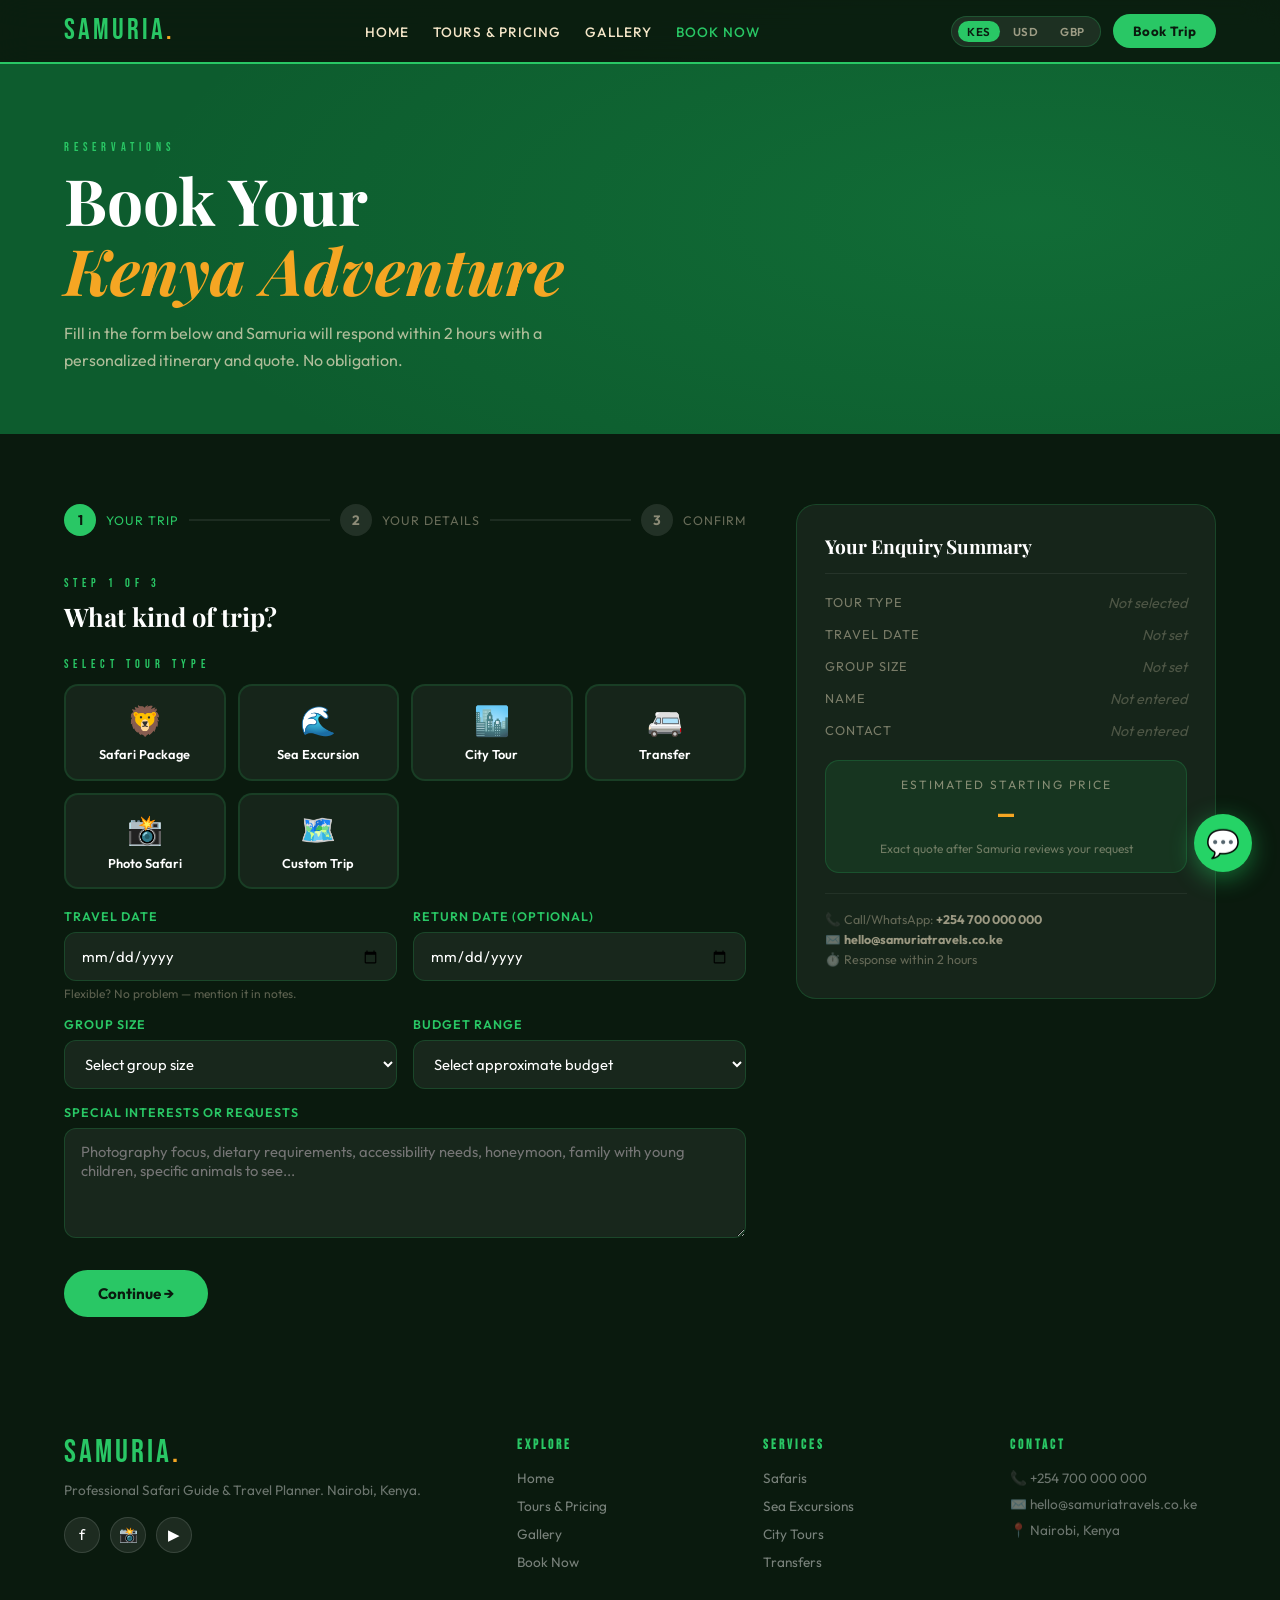
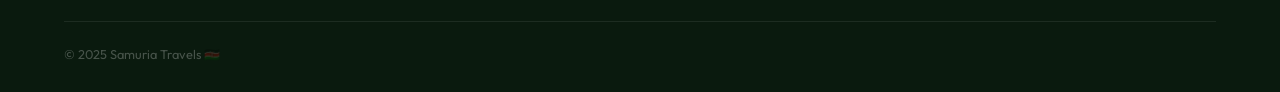
==== booking.html @ 61b1df50 "first" ====
<!DOCTYPE html>
<html lang="en">
<head>
<meta charset="UTF-8">
<meta name="viewport" content="width=device-width, initial-scale=1.0">
<title>Book a Trip – Samuria Travels</title>
<link rel="icon" href="assets/favicon.svg" type="image/svg+xml">
<link rel="stylesheet" href="assets/shared.css">
<style>
.page-hero { background:var(--green-deep); padding:140px 5% 60px; position:relative; overflow:hidden; }
.page-hero::before { content:''; position:absolute; inset:0; background:radial-gradient(ellipse 70% 80% at 80% 50%, rgba(41,199,101,.15),transparent); }
.page-hero-content { position:relative; z-index:1; }
.page-hero h1 { font-family:'Playfair Display',serif; font-size:clamp(2.5rem,5vw,4rem); color:var(--white); line-height:1.1; margin-bottom:14px; }
.page-hero h1 em { color:var(--gold); font-style:italic; }
.page-hero p { color:rgba(245,230,200,.7); font-size:1rem; max-width:550px; line-height:1.7; }

/* Main layout */
.booking-layout { background:#0a1a0e; padding:70px 5%; display:grid; grid-template-columns:1fr 420px; gap:50px; align-items:start; }
@media(max-width:960px){ .booking-layout { grid-template-columns:1fr; } }

/* Steps indicator */
.steps-row { display:flex; align-items:center; gap:0; margin-bottom:40px; }
.step { display:flex; align-items:center; gap:10px; }
.step-num { width:32px; height:32px; border-radius:50%; background:rgba(255,255,255,.1); color:rgba(245,230,200,.5); font-weight:700; font-size:.85rem; display:flex; align-items:center; justify-content:center; transition:background .3s,color .3s; }
.step.active .step-num { background:var(--green-bright); color:var(--dark); }
.step.done .step-num { background:var(--gold); color:var(--dark); }
.step-label { font-size:.78rem; letter-spacing:1px; text-transform:uppercase; color:rgba(245,230,200,.4); transition:color .3s; }
.step.active .step-label { color:var(--green-bright); }
.step.done .step-label { color:var(--gold); }
.step-line { flex:1; height:2px; background:rgba(255,255,255,.08); margin:0 10px; min-width:30px; }
.step-line.done { background:var(--gold); }

/* Form panels */
.form-panel { display:none; }
.form-panel.active { display:block; animation:fadeUp .4s ease both; }

/* Form fields */
.field-row { display:grid; grid-template-columns:1fr 1fr; gap:16px; margin-bottom:16px; }
.field-row.single { grid-template-columns:1fr; }
@media(max-width:600px){ .field-row { grid-template-columns:1fr; } }
.field label { display:block; font-size:.78rem; font-weight:600; letter-spacing:1px; text-transform:uppercase; color:var(--green-bright); margin-bottom:8px; }
.field input, .field select, .field textarea {
  width:100%; background:rgba(255,255,255,.06);
  border:1.5px solid rgba(41,199,101,.2); border-radius:12px;
  padding:13px 16px; color:var(--white);
  font-family:'Outfit',sans-serif; font-size:.92rem;
  outline:none; transition:border-color .25s,background .2s;
}
.field input:focus, .field select:focus, .field textarea:focus { border-color:var(--green-bright); background:rgba(255,255,255,.09); }
.field input::placeholder { color:rgba(245,230,200,.3); }
.field select option { background:#0d3020; color:var(--white); }
.field textarea { resize:vertical; min-height:110px; }
.field-hint { font-size:.75rem; color:rgba(245,230,200,.35); margin-top:5px; }

/* Tour selector cards */
.tour-picker { display:grid; grid-template-columns:repeat(auto-fill,minmax(160px,1fr)); gap:12px; margin-bottom:20px; }
.tp-card { background:rgba(255,255,255,.05); border:2px solid rgba(41,199,101,.15); border-radius:14px; padding:16px 14px; cursor:pointer; text-align:center; transition:border-color .2s,background .2s; }
.tp-card:hover { border-color:rgba(41,199,101,.5); background:rgba(41,199,101,.08); }
.tp-card.selected { border-color:var(--green-bright); background:rgba(41,199,101,.12); }
.tp-card .tp-ico { font-size:1.8rem; margin-bottom:8px; }
.tp-card .tp-name { font-size:.8rem; font-weight:600; color:var(--white); line-height:1.3; }

/* Navigation buttons */
.form-nav { display:flex; gap:12px; margin-top:28px; }
.btn-next { background:var(--green-bright); color:var(--dark); border:none; padding:14px 34px; border-radius:40px; font-family:'Outfit',sans-serif; font-weight:700; font-size:.95rem; cursor:pointer; transition:background .2s; }
.btn-next:hover { background:var(--gold); }
.btn-back { background:rgba(255,255,255,.08); color:var(--sand); border:1px solid rgba(255,255,255,.15); padding:12px 28px; border-radius:40px; font-family:'Outfit',sans-serif; font-weight:600; font-size:.92rem; cursor:pointer; transition:background .2s; }
.btn-back:hover { background:rgba(255,255,255,.14); }
.btn-submit { background:var(--gold); color:var(--dark); border:none; padding:16px 40px; border-radius:40px; font-family:'Outfit',sans-serif; font-weight:700; font-size:1rem; cursor:pointer; letter-spacing:1px; text-transform:uppercase; transition:background .2s,transform .2s; }
.btn-submit:hover { background:var(--amber); transform:translateY(-3px); }
.btn-submit:disabled { opacity:.6; cursor:not-allowed; transform:none; }

/* Summary panel */
.summary-card { background:rgba(255,255,255,.05); border:1px solid rgba(41,199,101,.2); border-radius:20px; padding:28px; position:sticky; top:90px; }
.summary-card h3 { font-family:'Playfair Display',serif; font-size:1.2rem; color:var(--white); margin-bottom:20px; padding-bottom:14px; border-bottom:1px solid rgba(255,255,255,.07); }
.summary-row { display:flex; justify-content:space-between; align-items:flex-start; gap:12px; margin-bottom:14px; }
.summary-row .label { font-size:.8rem; color:rgba(245,230,200,.45); letter-spacing:1px; text-transform:uppercase; }
.summary-row .value { font-size:.9rem; color:var(--white); font-weight:600; text-align:right; max-width:60%; }
.summary-row .value.empty { color:rgba(245,230,200,.25); font-weight:400; font-style:italic; }
.price-estimate { background:rgba(41,199,101,.1); border:1px solid rgba(41,199,101,.2); border-radius:14px; padding:16px; margin-top:20px; text-align:center; }
.price-estimate .est-label { font-size:.75rem; color:rgba(245,230,200,.5); letter-spacing:2px; text-transform:uppercase; margin-bottom:6px; }
.price-estimate .est-price { font-family:'Bebas Neue',sans-serif; font-size:2rem; color:var(--gold); }
.price-estimate .est-note { font-size:.75rem; color:rgba(245,230,200,.4); margin-top:4px; }

/* Contact methods */
.contact-methods { display:flex; flex-direction:column; gap:14px; margin-top:24px; }
.contact-method { display:flex; align-items:center; gap:14px; background:rgba(255,255,255,.04); border:1px solid rgba(255,255,255,.08); border-radius:14px; padding:16px; cursor:pointer; text-decoration:none; transition:border-color .2s,background .2s; }
.contact-method:hover { border-color:var(--green-bright); background:rgba(41,199,101,.08); }
.cm-ico { width:42px; height:42px; border-radius:12px; display:flex; align-items:center; justify-content:center; font-size:1.3rem; flex-shrink:0; }
.cm-text strong { display:block; color:var(--white); font-size:.9rem; margin-bottom:2px; }
.cm-text span { color:rgba(245,230,200,.5); font-size:.82rem; }

/* Success state */
.success-state { display:none; text-align:center; padding:40px 20px; }
.success-state.show { display:block; animation:fadeUp .5s ease both; }
.success-icon { font-size:5rem; margin-bottom:20px; }
.success-state h2 { font-family:'Playfair Display',serif; font-size:2rem; color:var(--green-bright); margin-bottom:12px; }
.success-state p { color:rgba(245,230,200,.7); font-size:.95rem; line-height:1.7; max-width:480px; margin:0 auto 28px; }

/* Validation */
.field input.error, .field select.error { border-color:#e74c3c; }
.field-error { font-size:.75rem; color:#e74c3c; margin-top:5px; display:none; }
.field-error.show { display:block; }
</style>
</head>
<body>

<nav>
  <a href="index.html" class="nav-logo">SAMURIA<span>.</span></a>
  <ul class="nav-links">
    <li><a href="index.html">Home</a></li>
    <li><a href="tours.html">Tours & Pricing</a></li>
    <li><a href="gallery.html">Gallery</a></li>
    <li><a href="booking.html" class="active">Book Now</a></li>
  </ul>
  <div class="nav-right">
    <div class="currency-toggle">
      <button class="cur-btn active" data-cur="KES">KES</button>
      <button class="cur-btn" data-cur="USD">USD</button>
      <button class="cur-btn" data-cur="GBP">GBP</button>
    </div>
    <a href="booking.html" class="nav-cta">Book Trip</a>
  </div>
  <button class="hamburger" id="hamburger"><span></span><span></span><span></span></button>
</nav>
<div class="mobile-menu" id="mobileMenu">
  <a href="index.html">Home</a><a href="tours.html">Tours & Pricing</a><a href="gallery.html">Gallery</a><a href="booking.html">Book Now</a>
  <a href="booking.html" class="mob-cta">Book a Trip</a>
</div>

<div class="page-hero">
  <div class="page-hero-content">
    <div class="section-label">Reservations</div>
    <h1>Book Your<br><em>Kenya Adventure</em></h1>
    <p>Fill in the form below and Samuria will respond within 2 hours with a personalized itinerary and quote. No obligation.</p>
  </div>
</div>

<div class="booking-layout">
  <!-- FORM -->
  <div>
    <!-- Steps -->
    <div class="steps-row">
      <div class="step active" id="step1">
        <div class="step-num">1</div>
        <div class="step-label">Your Trip</div>
      </div>
      <div class="step-line" id="line1"></div>
      <div class="step" id="step2">
        <div class="step-num">2</div>
        <div class="step-label">Your Details</div>
      </div>
      <div class="step-line" id="line2"></div>
      <div class="step" id="step3">
        <div class="step-num">3</div>
        <div class="step-label">Confirm</div>
      </div>
    </div>

    <!-- PANEL 1: Trip Info -->
    <div class="form-panel active" id="panel1">
      <div class="section-label" style="margin-bottom:8px;">Step 1 of 3</div>
      <h2 style="font-family:'Playfair Display',serif;color:var(--white);font-size:1.6rem;margin-bottom:24px;">What kind of trip?</h2>

      <div class="section-label" style="margin-bottom:12px;">Select Tour Type</div>
      <div class="tour-picker" id="tourPicker">
        <div class="tp-card" data-tour="Safari" data-price="45000"><div class="tp-ico">🦁</div><div class="tp-name">Safari Package</div></div>
        <div class="tp-card" data-tour="Sea Excursion" data-price="8500"><div class="tp-ico">🌊</div><div class="tp-name">Sea Excursion</div></div>
        <div class="tp-card" data-tour="City Tour" data-price="8000"><div class="tp-ico">🏙️</div><div class="tp-name">City Tour</div></div>
        <div class="tp-card" data-tour="Airport Transfer" data-price="2500"><div class="tp-ico">🚐</div><div class="tp-name">Transfer</div></div>
        <div class="tp-card" data-tour="Photo Safari" data-price="12000"><div class="tp-ico">📸</div><div class="tp-name">Photo Safari</div></div>
        <div class="tp-card" data-tour="Custom Itinerary" data-price="0"><div class="tp-ico">🗺️</div><div class="tp-name">Custom Trip</div></div>
      </div>
      <div class="field-error show" id="tourError" style="display:none">Please select a tour type to continue.</div>

      <div class="field-row">
        <div class="field">
          <label>Travel Date</label>
          <input type="date" id="travelDate">
          <div class="field-hint">Flexible? No problem — mention it in notes.</div>
        </div>
        <div class="field">
          <label>Return Date (optional)</label>
          <input type="date" id="returnDate">
        </div>
      </div>
      <div class="field-row">
        <div class="field">
          <label>Group Size</label>
          <select id="groupSize">
            <option value="">Select group size</option>
            <option value="1">Solo (1 person)</option>
            <option value="2">Couple (2 people)</option>
            <option value="3-4">Small Group (3–4)</option>
            <option value="5-10">Medium Group (5–10)</option>
            <option value="10+">Large Group (10+)</option>
          </select>
        </div>
        <div class="field">
          <label>Budget Range</label>
          <select id="budget">
            <option value="">Select approximate budget</option>
            <option value="under-20k">Under KES 20,000</option>
            <option value="20k-50k">KES 20,000 – 50,000</option>
            <option value="50k-150k">KES 50,000 – 150,000</option>
            <option value="150k+">KES 150,000+</option>
            <option value="flexible">Flexible / Open</option>
          </select>
        </div>
      </div>
      <div class="field-row single">
        <div class="field">
          <label>Special Interests or Requests</label>
          <textarea id="interests" placeholder="Photography focus, dietary requirements, accessibility needs, honeymoon, family with young children, specific animals to see..."></textarea>
        </div>
      </div>
      <div class="form-nav">
        <button class="btn-next" id="nextToStep2">Continue →</button>
      </div>
    </div>

    <!-- PANEL 2: Personal Details -->
    <div class="form-panel" id="panel2">
      <div class="section-label" style="margin-bottom:8px;">Step 2 of 3</div>
      <h2 style="font-family:'Playfair Display',serif;color:var(--white);font-size:1.6rem;margin-bottom:24px;">Your Details</h2>
      <div class="field-row">
        <div class="field">
          <label>Full Name *</label>
          <input type="text" id="fullName" placeholder="Your full name">
          <div class="field-error" id="nameError">Please enter your full name.</div>
        </div>
        <div class="field">
          <label>Nationality</label>
          <select id="nationality">
            <option value="">Select country</option>
            <option value="Kenya">Kenya 🇰🇪</option>
            <option value="United Kingdom">United Kingdom 🇬🇧</option>
            <option value="United States">United States 🇺🇸</option>
            <option value="Germany">Germany 🇩🇪</option>
            <option value="France">France 🇫🇷</option>
            <option value="Japan">Japan 🇯🇵</option>
            <option value="Australia">Australia 🇦🇺</option>
            <option value="Canada">Canada 🇨🇦</option>
            <option value="South Africa">South Africa 🇿🇦</option>
            <option value="Other">Other</option>
          </select>
        </div>
      </div>
      <div class="field-row">
        <div class="field">
          <label>Email Address *</label>
          <input type="email" id="emailAddr" placeholder="your@email.com">
          <div class="field-error" id="emailError">Please enter a valid email.</div>
        </div>
        <div class="field">
          <label>Phone / WhatsApp *</label>
          <input type="tel" id="phoneNum" placeholder="+254 7XX XXX XXX">
          <div class="field-error" id="phoneError">Please enter your phone number.</div>
        </div>
      </div>
      <div class="field-row">
        <div class="field">
          <label>Preferred Contact Method</label>
          <select id="contactPref">
            <option value="whatsapp">WhatsApp (fastest)</option>
            <option value="email">Email</option>
            <option value="phone">Phone Call</option>
          </select>
        </div>
        <div class="field">
          <label>How did you hear about us?</label>
          <select id="heardFrom">
            <option value="">Select</option>
            <option value="google">Google Search</option>
            <option value="instagram">Instagram</option>
            <option value="facebook">Facebook</option>
            <option value="friend">Friend / Referral</option>
            <option value="tripadvisor">TripAdvisor</option>
            <option value="other">Other</option>
          </select>
        </div>
      </div>
      <div class="form-nav">
        <button class="btn-back" id="backToStep1">← Back</button>
        <button class="btn-next" id="nextToStep3">Continue →</button>
      </div>
    </div>

    <!-- PANEL 3: Confirm -->
    <div class="form-panel" id="panel3">
      <div class="section-label" style="margin-bottom:8px;">Step 3 of 3</div>
      <h2 style="font-family:'Playfair Display',serif;color:var(--white);font-size:1.6rem;margin-bottom:8px;">Confirm & Send</h2>
      <p style="color:rgba(245,230,200,.6);font-size:.9rem;margin-bottom:28px;">Review your enquiry below then hit send. Samuria responds within 2 hours on business days.</p>

      <div id="confirmSummary" style="background:rgba(255,255,255,.04);border:1px solid rgba(41,199,101,.15);border-radius:16px;padding:24px;margin-bottom:24px;"></div>

      <div class="section-label" style="margin-bottom:12px;">How would you like to send?</div>
      <div class="contact-methods">
        <a href="#" class="contact-method" id="sendWhatsApp">
          <div class="cm-ico" style="background:rgba(37,211,102,.15);">💬</div>
          <div class="cm-text"><strong>Send via WhatsApp</strong><span>Opens WhatsApp with your details pre-filled — fastest response</span></div>
        </a>
        <a href="#" class="contact-method" id="sendEmail">
          <div class="cm-ico" style="background:rgba(0,180,216,.15);">✉️</div>
          <div class="cm-text"><strong>Send via Email Form</strong><span>Submits to Samuria's inbox — response within 2 hours</span></div>
        </a>
      </div>

      <div class="form-nav" style="margin-top:28px;">
        <button class="btn-back" id="backToStep2">← Back</button>
      </div>
    </div>

    <!-- SUCCESS -->
    <div class="success-state" id="successState">
      <div class="success-icon">🎉</div>
      <h2>Request Sent!</h2>
      <p>Thank you! Samuria has received your booking enquiry and will be in touch within 2 hours via your preferred contact method.</p>
      <p style="font-size:.85rem;color:rgba(245,230,200,.4);">In the meantime, feel free to explore the gallery or check out our tour packages.</p>
      <div style="display:flex;gap:14px;justify-content:center;flex-wrap:wrap;margin-top:8px;">
        <a href="gallery.html" class="btn-primary">View Gallery</a>
        <a href="tours.html" class="btn-outline">See All Tours</a>
      </div>
    </div>
  </div>

  <!-- SIDEBAR SUMMARY -->
  <div class="summary-card" id="summaryCard">
    <h3>Your Enquiry Summary</h3>
    <div class="summary-row"><span class="label">Tour Type</span><span class="value empty" id="sumTour">Not selected</span></div>
    <div class="summary-row"><span class="label">Travel Date</span><span class="value empty" id="sumDate">Not set</span></div>
    <div class="summary-row"><span class="label">Group Size</span><span class="value empty" id="sumGroup">Not set</span></div>
    <div class="summary-row"><span class="label">Name</span><span class="value empty" id="sumName">Not entered</span></div>
    <div class="summary-row"><span class="label">Contact</span><span class="value empty" id="sumContact">Not entered</span></div>
    <div class="price-estimate">
      <div class="est-label">Estimated Starting Price</div>
      <div class="est-price" id="estPrice">—</div>
      <div class="est-note">Exact quote after Samuria reviews your request</div>
    </div>
    <div style="margin-top:20px;padding-top:16px;border-top:1px solid rgba(255,255,255,.06);">
      <div style="font-size:.78rem;color:rgba(245,230,200,.35);line-height:1.6;">
        📞 Call/WhatsApp: <strong style="color:rgba(245,230,200,.6);">+254 700 000 000</strong><br>
        ✉️ <strong style="color:rgba(245,230,200,.6);">hello@samuriatravels.co.ke</strong><br>
        ⏱️ Response within 2 hours
      </div>
    </div>
  </div>
</div>

<footer class="site-footer">
  <div class="footer-grid">
    <div class="footer-brand"><a href="index.html" class="nav-logo">SAMURIA<span>.</span></a><p>Professional Safari Guide & Travel Planner. Nairobi, Kenya.</p><div class="social-row"><a href="#" class="soc-btn">f</a><a href="#" class="soc-btn">📸</a><a href="#" class="soc-btn">▶</a></div></div>
    <div class="footer-col"><h4>Explore</h4><a href="index.html">Home</a><a href="tours.html">Tours & Pricing</a><a href="gallery.html">Gallery</a><a href="booking.html">Book Now</a></div>
    <div class="footer-col"><h4>Services</h4><a href="tours.html">Safaris</a><a href="tours.html">Sea Excursions</a><a href="tours.html">City Tours</a><a href="tours.html">Transfers</a></div>
    <div class="footer-col"><h4>Contact</h4><p>📞 +254 700 000 000</p><p>✉️ hello@samuriatravels.co.ke</p><p>📍 Nairobi, Kenya</p></div>
  </div>
  <div class="footer-bottom"><p>© 2025 Samuria Travels 🇰🇪</p></div>
</footer>

<a href="https://wa.me/254700000000" class="wa-float" target="_blank">💬</a>
<script data-cfasync="false" src="/cdn-cgi/scripts/5c5dd728/cloudflare-static/email-decode.min.js"></script><script src="assets/shared.js"></script>
<script>
// ── State ──
let bookingData = { tour:'', price:0, date:'', returnDate:'', group:'', budget:'', interests:'', name:'', email:'', phone:'', nationality:'', contactPref:'whatsapp', heardFrom:'' };
let currentStep = 1;

// ── Tour picker ──
document.querySelectorAll('.tp-card').forEach(card => {
  card.addEventListener('click', () => {
    document.querySelectorAll('.tp-card').forEach(c => c.classList.remove('selected'));
    card.classList.add('selected');
    bookingData.tour = card.dataset.tour;
    bookingData.price = parseInt(card.dataset.price) || 0;
    document.getElementById('tourError').style.display = 'none';
    updateSummary();
    updateEstimate();
  });
});

// ── Live field updates ──
['travelDate','returnDate','groupSize','budget','interests','fullName','emailAddr','phoneNum','nationality','contactPref','heardFrom'].forEach(id => {
  const el = document.getElementById(id);
  if (!el) return;
  el.addEventListener('input', () => { updateBookingData(); updateSummary(); });
  el.addEventListener('change', () => { updateBookingData(); updateSummary(); });
});

function updateBookingData() {
  bookingData.date    = document.getElementById('travelDate').value;
  bookingData.returnDate = document.getElementById('returnDate').value;
  bookingData.group   = document.getElementById('groupSize').value;
  bookingData.budget  = document.getElementById('budget').value;
  bookingData.interests = document.getElementById('interests').value;
  bookingData.name    = document.getElementById('fullName').value;
  bookingData.email   = document.getElementById('emailAddr').value;
  bookingData.phone   = document.getElementById('phoneNum').value;
  bookingData.nationality = document.getElementById('nationality').value;
  bookingData.contactPref = document.getElementById('contactPref').value;
  bookingData.heardFrom = document.getElementById('heardFrom').value;
}

function updateSummary() {
  const empty = (t) => `<span class="value empty">${t}</span>`;
  const val = (t) => `<span class="value">${t}</span>`;
  document.getElementById('sumTour').outerHTML; // refresh
  document.getElementById('sumTour').textContent = bookingData.tour || '';
  document.getElementById('sumTour').className = bookingData.tour ? 'value' : 'value empty';
  if (!bookingData.tour) document.getElementById('sumTour').textContent = 'Not selected';

  document.getElementById('sumDate').textContent = bookingData.date ? new Date(bookingData.date).toLocaleDateString('en-GB',{day:'numeric',month:'short',year:'numeric'}) : 'Not set';
  document.getElementById('sumDate').className = bookingData.date ? 'value' : 'value empty';

  document.getElementById('sumGroup').textContent = bookingData.group || 'Not set';
  document.getElementById('sumGroup').className = bookingData.group ? 'value' : 'value empty';

  document.getElementById('sumName').textContent = bookingData.name || 'Not entered';
  document.getElementById('sumName').className = bookingData.name ? 'value' : 'value empty';

  const contact = bookingData.phone || bookingData.email || '';
  document.getElementById('sumContact').textContent = contact || 'Not entered';
  document.getElementById('sumContact').className = contact ? 'value' : 'value empty';
}

function updateEstimate() {
  const el = document.getElementById('estPrice');
  if (!bookingData.price) { el.textContent = '—'; return; }
  const cur = currentCurrency || 'KES';
  const converted = Math.round(bookingData.price * RATES[cur]);
  el.textContent = cur === 'KES' ? `KES ${converted.toLocaleString()}` : `${SYMBOLS[cur]}${converted.toLocaleString()}`;
}

// ── Step navigation ──
function goToStep(n) {
  currentStep = n;
  ['panel1','panel2','panel3'].forEach((p,i) => {
    document.getElementById(p).classList.toggle('active', i+1 === n);
  });
  [1,2,3].forEach(i => {
    const s = document.getElementById('step'+i);
    s.classList.toggle('active', i === n);
    s.classList.toggle('done', i < n);
    if (i > n) { s.classList.remove('active'); s.classList.remove('done'); }
  });
  [1,2].forEach(i => {
    document.getElementById('line'+i).classList.toggle('done', i < n);
  });
  if (n === 3) buildConfirmSummary();
  window.scrollTo({top:0,behavior:'smooth'});
}

document.getElementById('nextToStep2').addEventListener('click', () => {
  if (!bookingData.tour) { document.getElementById('tourError').style.display = 'block'; return; }
  updateBookingData();
  goToStep(2);
});
document.getElementById('backToStep1').addEventListener('click', () => goToStep(1));
document.getElementById('nextToStep3').addEventListener('click', () => {
  updateBookingData();
  let valid = true;
  if (!bookingData.name) { document.getElementById('nameError').classList.add('show'); document.getElementById('fullName').classList.add('error'); valid = false; } else { document.getElementById('nameError').classList.remove('show'); document.getElementById('fullName').classList.remove('error'); }
  if (!bookingData.email || !bookingData.email.includes('@')) { document.getElementById('emailError').classList.add('show'); document.getElementById('emailAddr').classList.add('error'); valid = false; } else { document.getElementById('emailError').classList.remove('show'); document.getElementById('emailAddr').classList.remove('error'); }
  if (!bookingData.phone) { document.getElementById('phoneError').classList.add('show'); document.getElementById('phoneNum').classList.add('error'); valid = false; } else { document.getElementById('phoneError').classList.remove('show'); document.getElementById('phoneNum').classList.remove('error'); }
  if (valid) goToStep(3);
});
document.getElementById('backToStep2').addEventListener('click', () => goToStep(2));

function buildConfirmSummary() {
  const d = bookingData;
  const dateStr = d.date ? new Date(d.date).toLocaleDateString('en-GB',{weekday:'long',day:'numeric',month:'long',year:'numeric'}) : 'Flexible / TBC';
  document.getElementById('confirmSummary').innerHTML = `
    <div style="display:grid;grid-template-columns:1fr 1fr;gap:12px 24px;">
      <div><div style="font-size:.72rem;color:rgba(245,230,200,.4);letter-spacing:1px;text-transform:uppercase;margin-bottom:4px;">Tour</div><div style="color:var(--white);font-weight:600;">${d.tour || '—'}</div></div>
      <div><div style="font-size:.72rem;color:rgba(245,230,200,.4);letter-spacing:1px;text-transform:uppercase;margin-bottom:4px;">Travel Date</div><div style="color:var(--white);font-weight:600;">${dateStr}</div></div>
      <div><div style="font-size:.72rem;color:rgba(245,230,200,.4);letter-spacing:1px;text-transform:uppercase;margin-bottom:4px;">Group Size</div><div style="color:var(--white);font-weight:600;">${d.group || '—'}</div></div>
      <div><div style="font-size:.72rem;color:rgba(245,230,200,.4);letter-spacing:1px;text-transform:uppercase;margin-bottom:4px;">Budget</div><div style="color:var(--white);font-weight:600;">${d.budget || '—'}</div></div>
      <div><div style="font-size:.72rem;color:rgba(245,230,200,.4);letter-spacing:1px;text-transform:uppercase;margin-bottom:4px;">Name</div><div style="color:var(--white);font-weight:600;">${d.name}</div></div>
      <div><div style="font-size:.72rem;color:rgba(245,230,200,.4);letter-spacing:1px;text-transform:uppercase;margin-bottom:4px;">Contact</div><div style="color:var(--white);font-weight:600;">${d.phone}</div></div>
    </div>
    ${d.interests ? `<div style="margin-top:14px;padding-top:14px;border-top:1px solid rgba(255,255,255,.07);"><div style="font-size:.72rem;color:rgba(245,230,200,.4);letter-spacing:1px;text-transform:uppercase;margin-bottom:4px;">Notes</div><div style="color:rgba(245,230,200,.75);font-size:.88rem;line-height:1.5;">${d.interests}</div></div>` : ''}
  `;
}

// ── WhatsApp send ──
document.getElementById('sendWhatsApp').addEventListener('click', e => {
  e.preventDefault();
  const d = bookingData;
  const msg = `Hello Samuria Travels! 👋\n\nI'd like to book a trip:\n\n*Tour:* ${d.tour}\n*Date:* ${d.date || 'Flexible'}\n*Group Size:* ${d.group || 'TBC'}\n*Budget:* ${d.budget || 'TBC'}\n*Name:* ${d.name}\n*Email:* ${d.email}\n*Nationality:* ${d.nationality || 'N/A'}\n\n*Notes:* ${d.interests || 'None'}\n\nPlease send me a quote. Thank you!`;
  const url = `https://wa.me/254700000000?text=${encodeURIComponent(msg)}`;
  window.open(url, '_blank');
  showSuccess();
});

// ── Email (Formspree) send ──
document.getElementById('sendEmail').addEventListener('click', async e => {
  e.preventDefault();
  const btn = e.currentTarget;
  btn.querySelector('strong').textContent = 'Sending...';
  try {
    // Replace YOUR_FORMSPREE_ID with your actual Formspree endpoint
    const res = await fetch('https://formspree.io/f/YOUR_FORMSPREE_ID', {
      method: 'POST',
      headers: { 'Content-Type': 'application/json', 'Accept': 'application/json' },
      body: JSON.stringify({
        name: bookingData.name, email: bookingData.email, phone: bookingData.phone,
        tour: bookingData.tour, date: bookingData.date, group: bookingData.group,
        budget: bookingData.budget, interests: bookingData.interests,
        nationality: bookingData.nationality, contactPref: bookingData.contactPref
      })
    });
    if (res.ok) {
      showSuccess();
    } else {
      // Fallback: open mailto
      const subject = encodeURIComponent(`Booking Enquiry – ${bookingData.tour} – ${bookingData.name}`);
      const body = encodeURIComponent(`Name: ${bookingData.name}\nEmail: ${bookingData.email}\nPhone: ${bookingData.phone}\nTour: ${bookingData.tour}\nDate: ${bookingData.date}\nGroup: ${bookingData.group}\nBudget: ${bookingData.budget}\nNotes: ${bookingData.interests}`);
      window.location.href = `mailto:hello@samuriatravels.co.ke?subject=${subject}&body=${body}`;
      showSuccess();
    }
  } catch {
    // Mailto fallback
    const subject = encodeURIComponent(`Booking Enquiry – ${bookingData.tour}`);
    const body = encodeURIComponent(`Name: ${bookingData.name}\nPhone: ${bookingData.phone}\nTour: ${bookingData.tour}\nDate: ${bookingData.date}`);
    window.location.href = `mailto:hello@samuriatravels.co.ke?subject=${subject}&body=${body}`;
    showSuccess();
  }
});

function showSuccess() {
  document.getElementById('panel3').classList.remove('active');
  document.getElementById('successState').classList.add('show');
  document.getElementById('summaryCard').style.opacity = '0';
  document.getElementById('summaryCard').style.pointerEvents = 'none';
  document.querySelectorAll('.steps-row .step').forEach(s => { s.classList.add('done'); s.classList.remove('active'); });
}

// Prefill from URL params
const params = new URLSearchParams(window.location.search);
const preselect = params.get('tour');
if (preselect) {
  document.querySelectorAll('.tp-card').forEach(c => {
---- assets/shared.css ----
/* ── SAMURIA TRAVELS – SHARED STYLES ── */
@import url('https://fonts.googleapis.com/css2?family=Playfair+Display:ital,wght@0,700;0,900;1,700&family=Outfit:wght@300;400;500;600;700&family=Bebas+Neue&display=swap');

:root {
  --green-deep:   #0d5c2e;
  --green-mid:    #1a8a46;
  --green-bright: #29c765;
  --gold:         #f5a623;
  --amber:        #ff8c00;
  --sky:          #00b4d8;
  --earth:        #c1440e;
  --sand:         #f5e6c8;
  --cream:        #fdf8ef;
  --dark:         #0a1a0e;
  --white:        #ffffff;
  --radius:       20px;
}

*, *::before, *::after { box-sizing: border-box; margin: 0; padding: 0; }
html { scroll-behavior: smooth; }
body {
  font-family: 'Outfit', sans-serif;
  background: var(--cream);
  color: var(--dark);
  overflow-x: hidden;
}

/* ── NAV ── */
nav {
  position: fixed; top: 0; left: 0; right: 0; z-index: 999;
  display: flex; align-items: center; justify-content: space-between;
  padding: 14px 5%;
  background: rgba(10,26,14,0.92);
  backdrop-filter: blur(16px);
  border-bottom: 2px solid var(--green-bright);
  transition: padding .3s;
}
.nav-logo {
  font-family: 'Bebas Neue', sans-serif;
  font-size: 1.8rem; letter-spacing: 3px;
  color: var(--green-bright); text-decoration: none; line-height: 1;
  flex-shrink: 0;
}
.nav-logo span { color: var(--gold); }
.nav-links { display: flex; gap: 24px; list-style: none; }
.nav-links a {
  color: var(--sand); font-size: .85rem; font-weight: 500;
  text-decoration: none; letter-spacing: 1px; text-transform: uppercase;
  transition: color .25s; white-space: nowrap;
}
.nav-links a:hover, .nav-links a.active { color: var(--green-bright); }
.nav-right { display: flex; align-items: center; gap: 12px; }

/* Currency toggle */
.currency-toggle {
  display: flex; align-items: center; gap: 4px;
  background: rgba(255,255,255,.08);
  border: 1px solid rgba(41,199,101,.25);
  border-radius: 30px; padding: 4px 6px;
}
.cur-btn {
  background: none; border: none; color: rgba(245,230,200,.6);
  font-family: 'Outfit', sans-serif; font-size: .72rem; font-weight: 600;
  padding: 3px 9px; border-radius: 20px; cursor: pointer;
  transition: background .2s, color .2s; letter-spacing: .5px;
}
.cur-btn.active { background: var(--green-bright); color: var(--dark); }

.nav-cta {
  background: var(--green-bright); color: var(--dark);
  border: none; padding: 9px 20px; border-radius: 30px;
  font-family: 'Outfit', sans-serif; font-weight: 700; font-size: .83rem;
  cursor: pointer; letter-spacing: .5px; transition: background .25s, transform .2s;
  text-decoration: none; white-space: nowrap;
}
.nav-cta:hover { background: var(--gold); transform: scale(1.04); }

/* Hamburger */
.hamburger {
  display: none; flex-direction: column; gap: 5px;
  background: none; border: none; cursor: pointer; padding: 4px;
}
.hamburger span {
  display: block; width: 24px; height: 2px;
  background: var(--sand); border-radius: 2px;
  transition: transform .3s, opacity .3s;
}
.hamburger.open span:nth-child(1) { transform: translateY(7px) rotate(45deg); }
.hamburger.open span:nth-child(2) { opacity: 0; }
.hamburger.open span:nth-child(3) { transform: translateY(-7px) rotate(-45deg); }

/* Mobile menu */
.mobile-menu {
  display: none;
  position: fixed; top: 64px; left: 0; right: 0;
  background: rgba(10,26,14,.97);
  backdrop-filter: blur(20px);
  border-bottom: 2px solid var(--green-bright);
  z-index: 998; padding: 20px 5% 28px;
  flex-direction: column; gap: 4px;
}
.mobile-menu.open { display: flex; }
.mobile-menu a {
  color: var(--sand); text-decoration: none; font-size: 1rem;
  font-weight: 500; letter-spacing: 1px; text-transform: uppercase;
  padding: 12px 0; border-bottom: 1px solid rgba(255,255,255,.07);
  transition: color .2s;
}
.mobile-menu a:hover { color: var(--green-bright); }
.mobile-menu .mob-cta {
  background: var(--green-bright); color: var(--dark);
  text-align: center; border-radius: 30px; padding: 13px;
  font-weight: 700; margin-top: 10px; border-bottom: none;
}

/* ── SECTION UTILITIES ── */
.section-label {
  font-family: 'Bebas Neue', sans-serif;
  letter-spacing: 5px; font-size: .78rem;
  color: var(--green-bright); text-transform: uppercase;
  margin-bottom: 10px;
}
.section-title {
  font-family: 'Playfair Display', serif;
  font-size: clamp(2rem, 4vw, 3rem);
  color: var(--white); line-height: 1.1;
  margin-bottom: 14px;
}
.section-title span { color: var(--gold); font-style: italic; }
.section-title.dark { color: var(--dark); }
.section-title.dark span { color: var(--green-mid); }
.section-sub {
  color: rgba(245,230,200,.65); font-size: .95rem; line-height: 1.7;
  max-width: 560px; margin-bottom: 44px;
}
.section-sub.dark { color: #555; }

/* ── BUTTONS ── */
.btn-primary {
  background: var(--green-bright); color: var(--dark);
  border: none; padding: 14px 34px; border-radius: 40px;
  font-family: 'Outfit', sans-serif; font-weight: 700; font-size: .95rem;
  cursor: pointer; transition: background .25s, transform .2s;
  text-decoration: none; display: inline-block;
}
.btn-primary:hover { background: var(--gold); transform: translateY(-3px); }
.btn-outline {
  border: 2px solid rgba(245,230,200,.5); color: var(--sand);
  background: transparent; padding: 12px 30px; border-radius: 40px;
  font-family: 'Outfit', sans-serif; font-weight: 600; font-size: .95rem;
  cursor: pointer; transition: border-color .25s, color .25s, transform .2s;
  text-decoration: none; display: inline-block;
}
.btn-outline:hover { border-color: var(--green-bright); color: var(--green-bright); transform: translateY(-3px); }
.btn-gold {
  background: var(--gold); color: var(--dark);
  border: none; padding: 14px 34px; border-radius: 40px;
  font-family: 'Outfit', sans-serif; font-weight: 700; font-size: .95rem;
  cursor: pointer; transition: background .25s, transform .2s;
  text-decoration: none; display: inline-block;
}
.btn-gold:hover { background: var(--amber); transform: translateY(-3px); }

/* ── FLOATING WHATSAPP ── */
.wa-float {
  position: fixed; bottom: 28px; right: 28px; z-index: 900;
  width: 58px; height: 58px; border-radius: 50%;
  background: #25d366;
  display: flex; align-items: center; justify-content: center;
  font-size: 1.7rem; box-shadow: 0 6px 24px rgba(37,211,102,.45);
  cursor: pointer; transition: transform .25s;
  text-decoration: none; color: var(--white);
}
.wa-float:hover { transform: scale(1.1) rotate(-8deg); }

/* ── FOOTER ── */
.site-footer {
  background: var(--dark);
  padding: 50px 5% 30px;
}
.footer-grid {
  display: grid; grid-template-columns: 2fr 1fr 1fr 1fr;
  gap: 40px; margin-bottom: 40px;
}
.footer-brand .nav-logo { font-size: 2rem; }
.footer-brand p { color: rgba(255,255,255,.4); font-size: .85rem; margin-top: 10px; line-height: 1.7; }
.footer-col h4 {
  font-family: 'Bebas Neue', sans-serif; letter-spacing: 3px;
  font-size: .8rem; color: var(--green-bright); text-transform: uppercase;
  margin-bottom: 16px;
}
.footer-col a {
  display: block; color: rgba(255,255,255,.45); font-size: .85rem;
  text-decoration: none; margin-bottom: 10px; transition: color .2s;
}
.footer-col a:hover { color: var(--green-bright); }
.footer-col p { color: rgba(255,255,255,.4); font-size: .85rem; margin-bottom: 8px; }
.social-row { display: flex; gap: 10px; margin-top: 14px; }
.soc-btn {
  width: 36px; height: 36px; border-radius: 50%;
  background: rgba(255,255,255,.08); border: 1px solid rgba(255,255,255,.12);
  display: flex; align-items: center; justify-content: center;
  font-size: .95rem; cursor: pointer; transition: background .2s;
  text-decoration: none; color: var(--white);
}
.soc-btn:hover { background: var(--green-bright); }
.footer-bottom {
  border-top: 1px solid rgba(255,255,255,.08);
  padding-top: 24px;
  display: flex; justify-content: space-between; align-items: center;
  flex-wrap: wrap; gap: 12px;
}
.footer-bottom p { color: rgba(255,255,255,.25); font-size: .8rem; }

/* ── DESTINATIONS MARQUEE ── */
.marquee-section {
  background: var(--gold); padding: 16px 0; overflow: hidden;
}
.marquee-track {
  display: flex; gap: 50px;
  animation: marquee 22s linear infinite;
  white-space: nowrap; width: max-content;
}
.marquee-item {
  font-family: 'Bebas Neue', sans-serif;
  font-size: 1.1rem; letter-spacing: 3px; color: var(--dark);
  display: flex; align-items: center; gap: 12px;
}
.marquee-item::after { content: '✦'; opacity: .4; }
@keyframes marquee {
  from { transform: translateX(0); }
  to { transform: translateX(-50%); }
}

/* ── ANIMATIONS ── */
@keyframes fadeUp {
  from { opacity: 0; transform: translateY(30px); }
  to   { opacity: 1; transform: translateY(0); }
}
@keyframes fadeIn {
  from { opacity: 0; } to { opacity: 1; }
}

/* ── RESPONSIVE ── */
@media (max-width: 900px) {
  .nav-links, .nav-right { display: none; }
  .hamburger { display: flex; }
  .footer-grid { grid-template-columns: 1fr 1fr; }
}
@media (max-width: 540px) {
  .footer-grid { grid-template-columns: 1fr; }
}
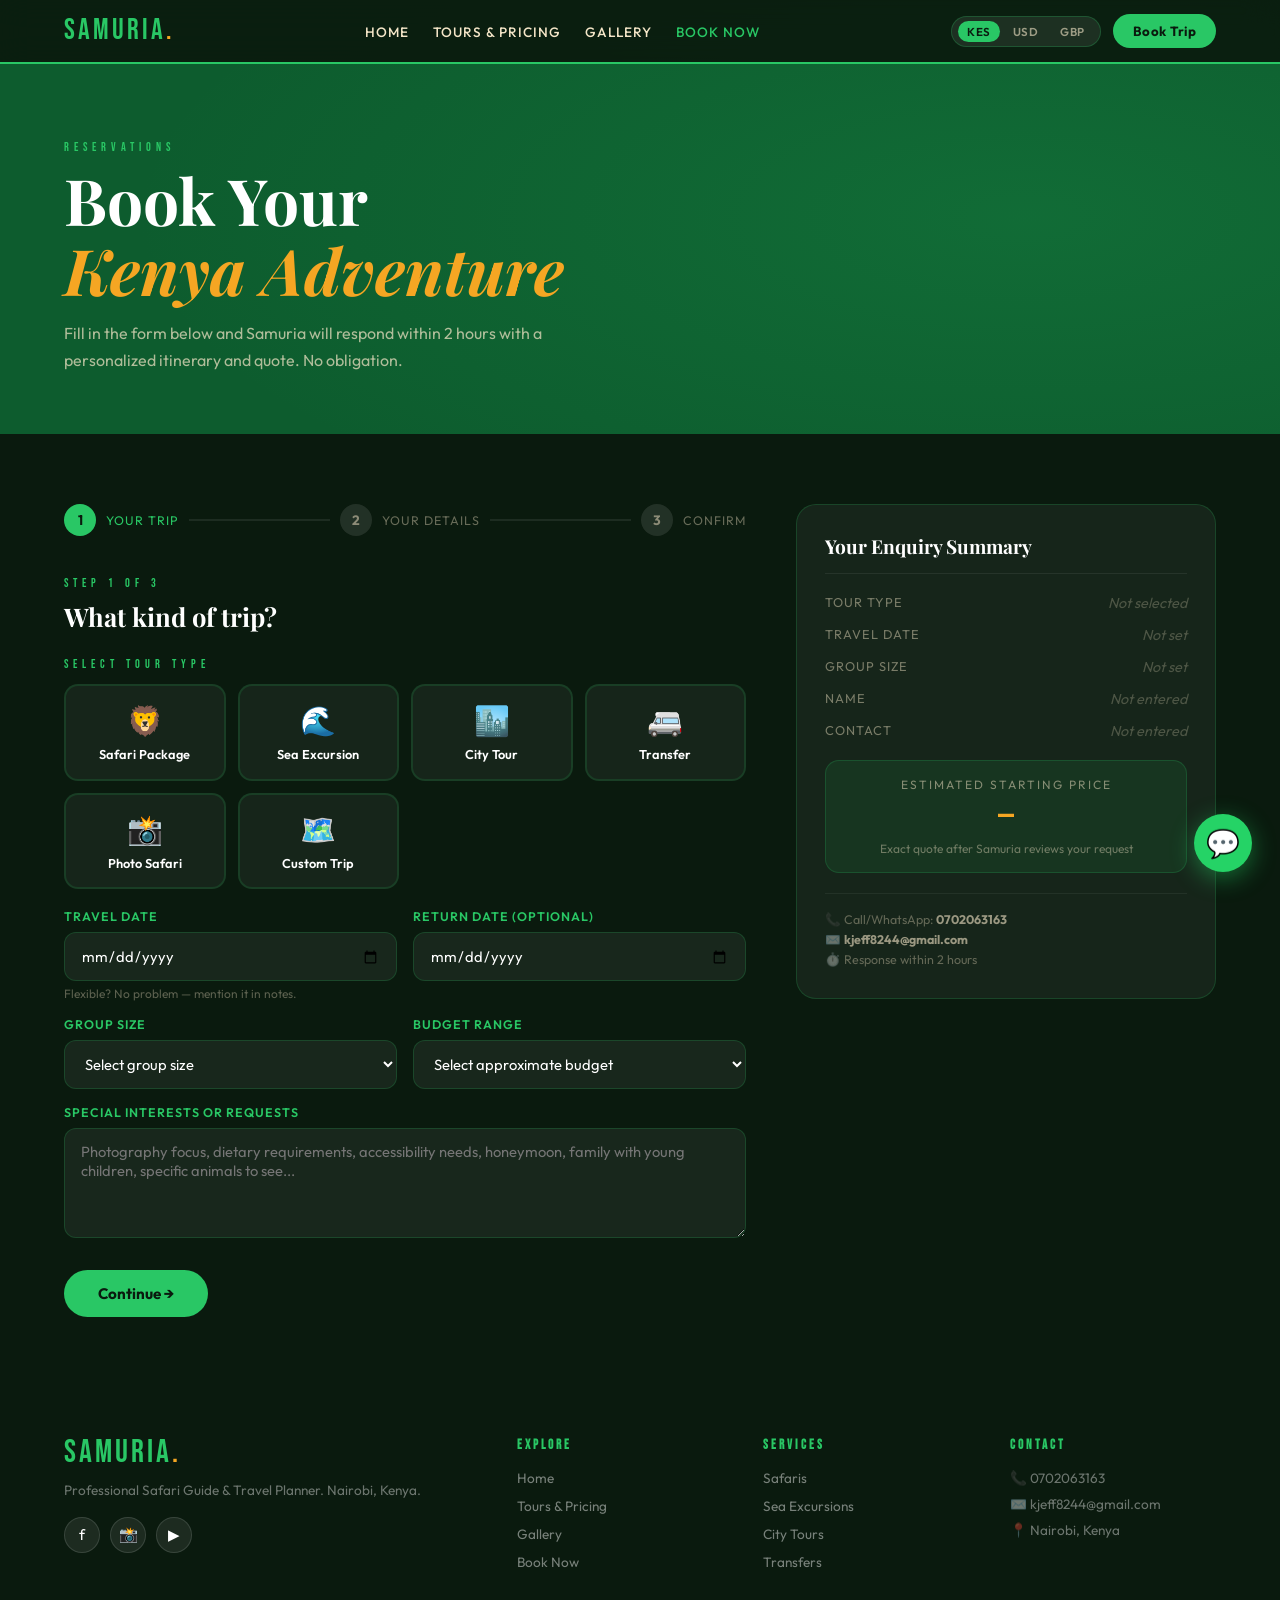
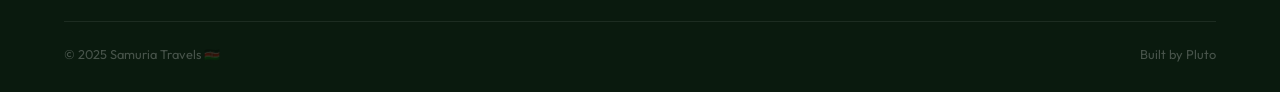
==== commit 81d887c5: "fix tag" ====
--- a/booking.html
+++ b/booking.html
@@ -339,8 +339,8 @@
     </div>
     <div style="margin-top:20px;padding-top:16px;border-top:1px solid rgba(255,255,255,.06);">
       <div style="font-size:.78rem;color:rgba(245,230,200,.35);line-height:1.6;">
-        📞 Call/WhatsApp: <strong style="color:rgba(245,230,200,.6);">+254 700 000 000</strong><br>
-        ✉️ <strong style="color:rgba(245,230,200,.6);">hello@samuriatravels.co.ke</strong><br>
+        📞 Call/WhatsApp: <strong style="color:rgba(245,230,200,.6);">0702063163</strong><br>
+        ✉️ <strong style="color:rgba(245,230,200,.6);">kjeff8244@gmail.com</strong><br>
         ⏱️ Response within 2 hours
       </div>
     </div>
@@ -352,9 +352,9 @@
     <div class="footer-brand"><a href="index.html" class="nav-logo">SAMURIA<span>.</span></a><p>Professional Safari Guide & Travel Planner. Nairobi, Kenya.</p><div class="social-row"><a href="#" class="soc-btn">f</a><a href="#" class="soc-btn">📸</a><a href="#" class="soc-btn">▶</a></div></div>
     <div class="footer-col"><h4>Explore</h4><a href="index.html">Home</a><a href="tours.html">Tours & Pricing</a><a href="gallery.html">Gallery</a><a href="booking.html">Book Now</a></div>
     <div class="footer-col"><h4>Services</h4><a href="tours.html">Safaris</a><a href="tours.html">Sea Excursions</a><a href="tours.html">City Tours</a><a href="tours.html">Transfers</a></div>
-    <div class="footer-col"><h4>Contact</h4><p>📞 +254 700 000 000</p><p>✉️ hello@samuriatravels.co.ke</p><p>📍 Nairobi, Kenya</p></div>
+    <div class="footer-col"><h4>Contact</h4><p>📞 0702063163</p><p>✉️ kjeff8244@gmail.com</p><p>📍 Nairobi, Kenya</p></div>
   </div>
-  <div class="footer-bottom"><p>© 2025 Samuria Travels 🇰🇪</p></div>
+  <div class="footer-bottom"><p>© 2025 Samuria Travels 🇰🇪</p><p>Built by Pluto</p></div>
 </footer>
 
 <a href="https://wa.me/254700000000" class="wa-float" target="_blank">💬</a>
@@ -513,14 +513,14 @@
       // Fallback: open mailto
       const subject = encodeURIComponent(`Booking Enquiry – ${bookingData.tour} – ${bookingData.name}`);
       const body = encodeURIComponent(`Name: ${bookingData.name}\nEmail: ${bookingData.email}\nPhone: ${bookingData.phone}\nTour: ${bookingData.tour}\nDate: ${bookingData.date}\nGroup: ${bookingData.group}\nBudget: ${bookingData.budget}\nNotes: ${bookingData.interests}`);
-      window.location.href = `mailto:hello@samuriatravels.co.ke?subject=${subject}&body=${body}`;
+      window.location.href = `mailto:kjeff8244@gmail.com?subject=${subject}&body=${body}`;
       showSuccess();
     }
   } catch {
     // Mailto fallback
     const subject = encodeURIComponent(`Booking Enquiry – ${bookingData.tour}`);
     const body = encodeURIComponent(`Name: ${bookingData.name}\nPhone: ${bookingData.phone}\nTour: ${bookingData.tour}\nDate: ${bookingData.date}`);
-    window.location.href = `mailto:hello@samuriatravels.co.ke?subject=${subject}&body=${body}`;
+    window.location.href = `mailto:kjeff8244@gmail.com?subject=${subject}&body=${body}`;
     showSuccess();
   }
 });
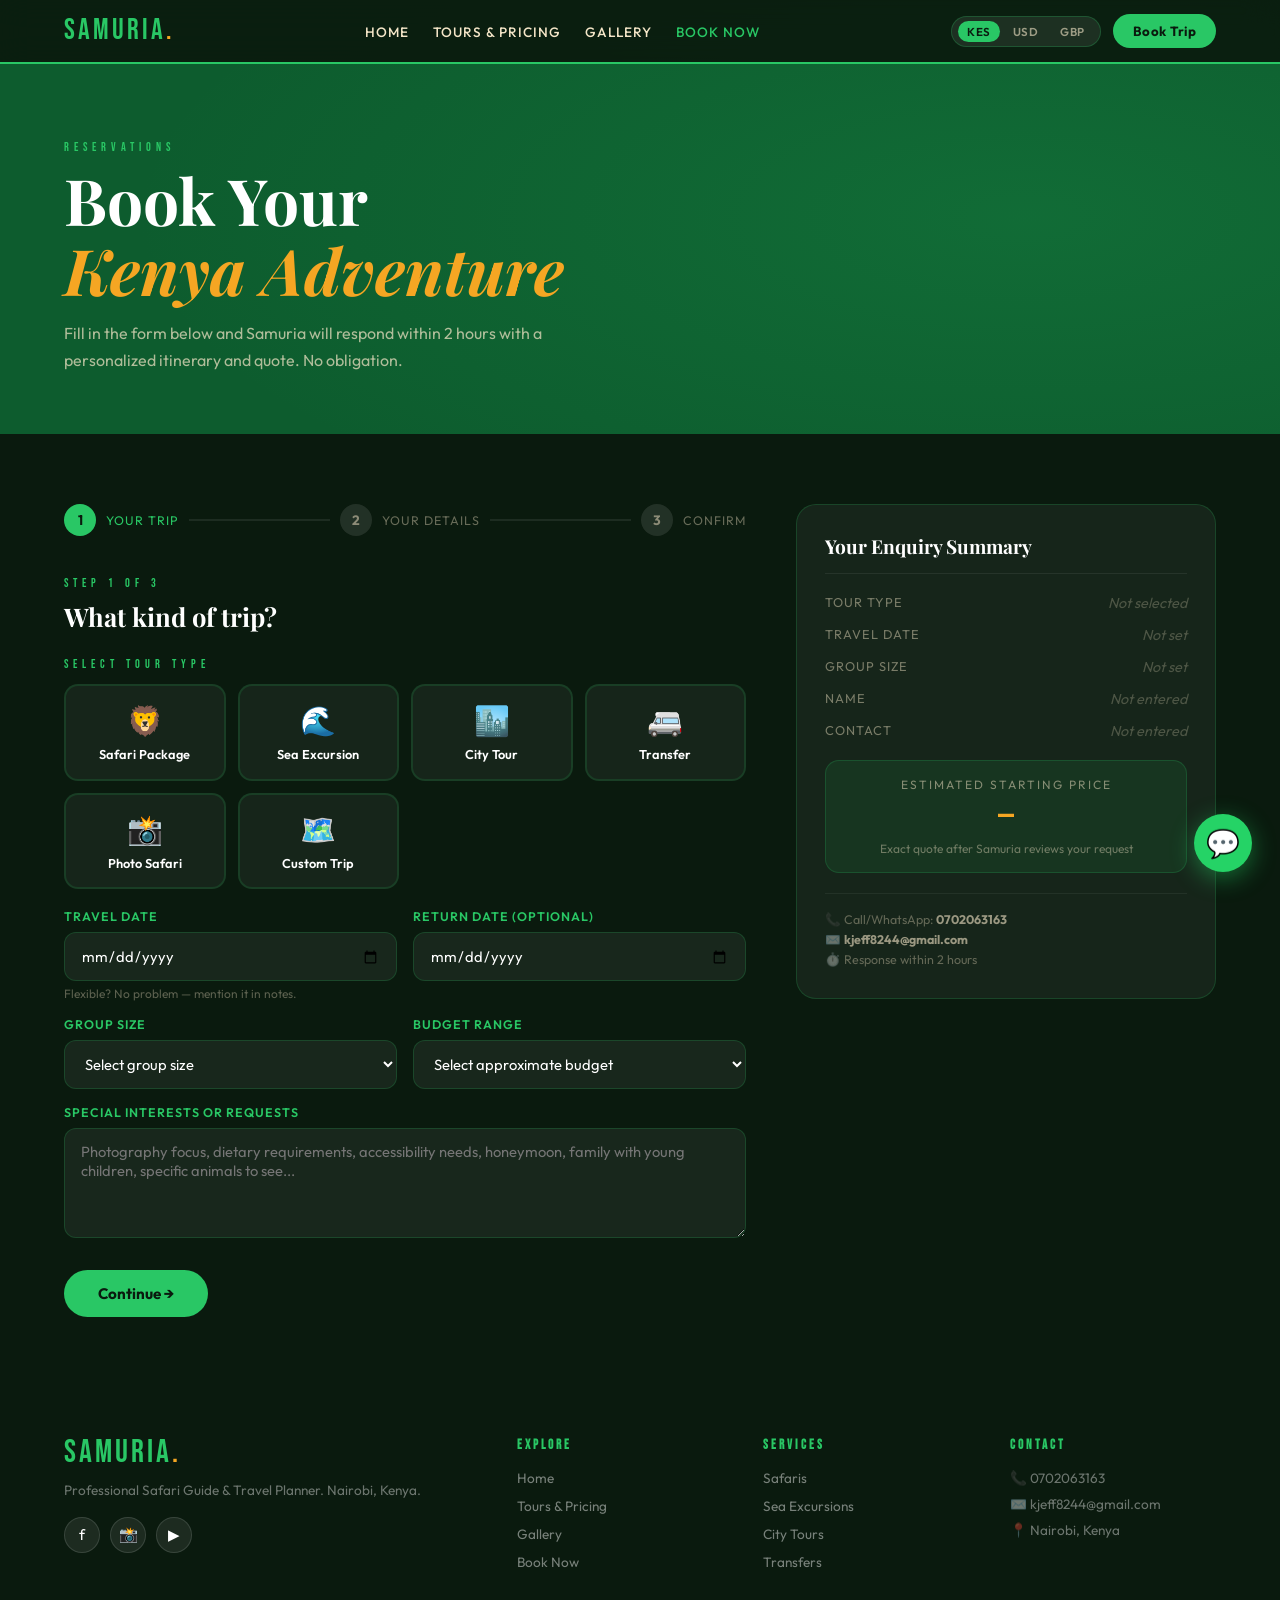
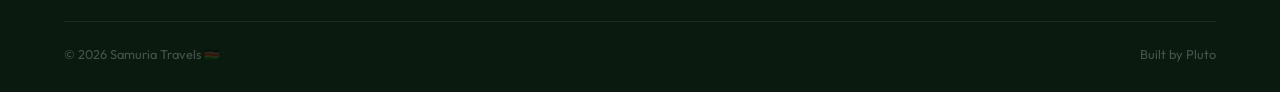
==== commit a18a892c: "images" ====
--- a/booking.html
+++ b/booking.html
@@ -354,10 +354,10 @@
     <div class="footer-col"><h4>Services</h4><a href="tours.html">Safaris</a><a href="tours.html">Sea Excursions</a><a href="tours.html">City Tours</a><a href="tours.html">Transfers</a></div>
     <div class="footer-col"><h4>Contact</h4><p>📞 0702063163</p><p>✉️ kjeff8244@gmail.com</p><p>📍 Nairobi, Kenya</p></div>
   </div>
-  <div class="footer-bottom"><p>© 2025 Samuria Travels 🇰🇪</p><p>Built by Pluto</p></div>
+  <div class="footer-bottom"><p>© 2026 Samuria Travels 🇰🇪</p><p>Built by Pluto</p></div>
 </footer>
 
-<a href="https://wa.me/254700000000" class="wa-float" target="_blank">💬</a>
+<a href="https://wa.me/254702063163" class="wa-float" target="_blank">💬</a>
 <script data-cfasync="false" src="/cdn-cgi/scripts/5c5dd728/cloudflare-static/email-decode.min.js"></script><script src="assets/shared.js"></script>
 <script>
 // ── State ──
@@ -485,7 +485,7 @@
   e.preventDefault();
   const d = bookingData;
   const msg = `Hello Samuria Travels! 👋\n\nI'd like to book a trip:\n\n*Tour:* ${d.tour}\n*Date:* ${d.date || 'Flexible'}\n*Group Size:* ${d.group || 'TBC'}\n*Budget:* ${d.budget || 'TBC'}\n*Name:* ${d.name}\n*Email:* ${d.email}\n*Nationality:* ${d.nationality || 'N/A'}\n\n*Notes:* ${d.interests || 'None'}\n\nPlease send me a quote. Thank you!`;
-  const url = `https://wa.me/254700000000?text=${encodeURIComponent(msg)}`;
+  const url = `https://wa.me/254702063163?text=${encodeURIComponent(msg)}`;
   window.open(url, '_blank');
   showSuccess();
 });
@@ -538,4 +538,11 @@
 const preselect = params.get('tour');
 if (preselect) {
   document.querySelectorAll('.tp-card').forEach(c => {
- +    if (c.dataset.tour.toLowerCase().includes(preselect.toLowerCase().split('-')[0])) {
+      c.click();
+    }
+  });
+}
+</script>
+</body>
+</html>
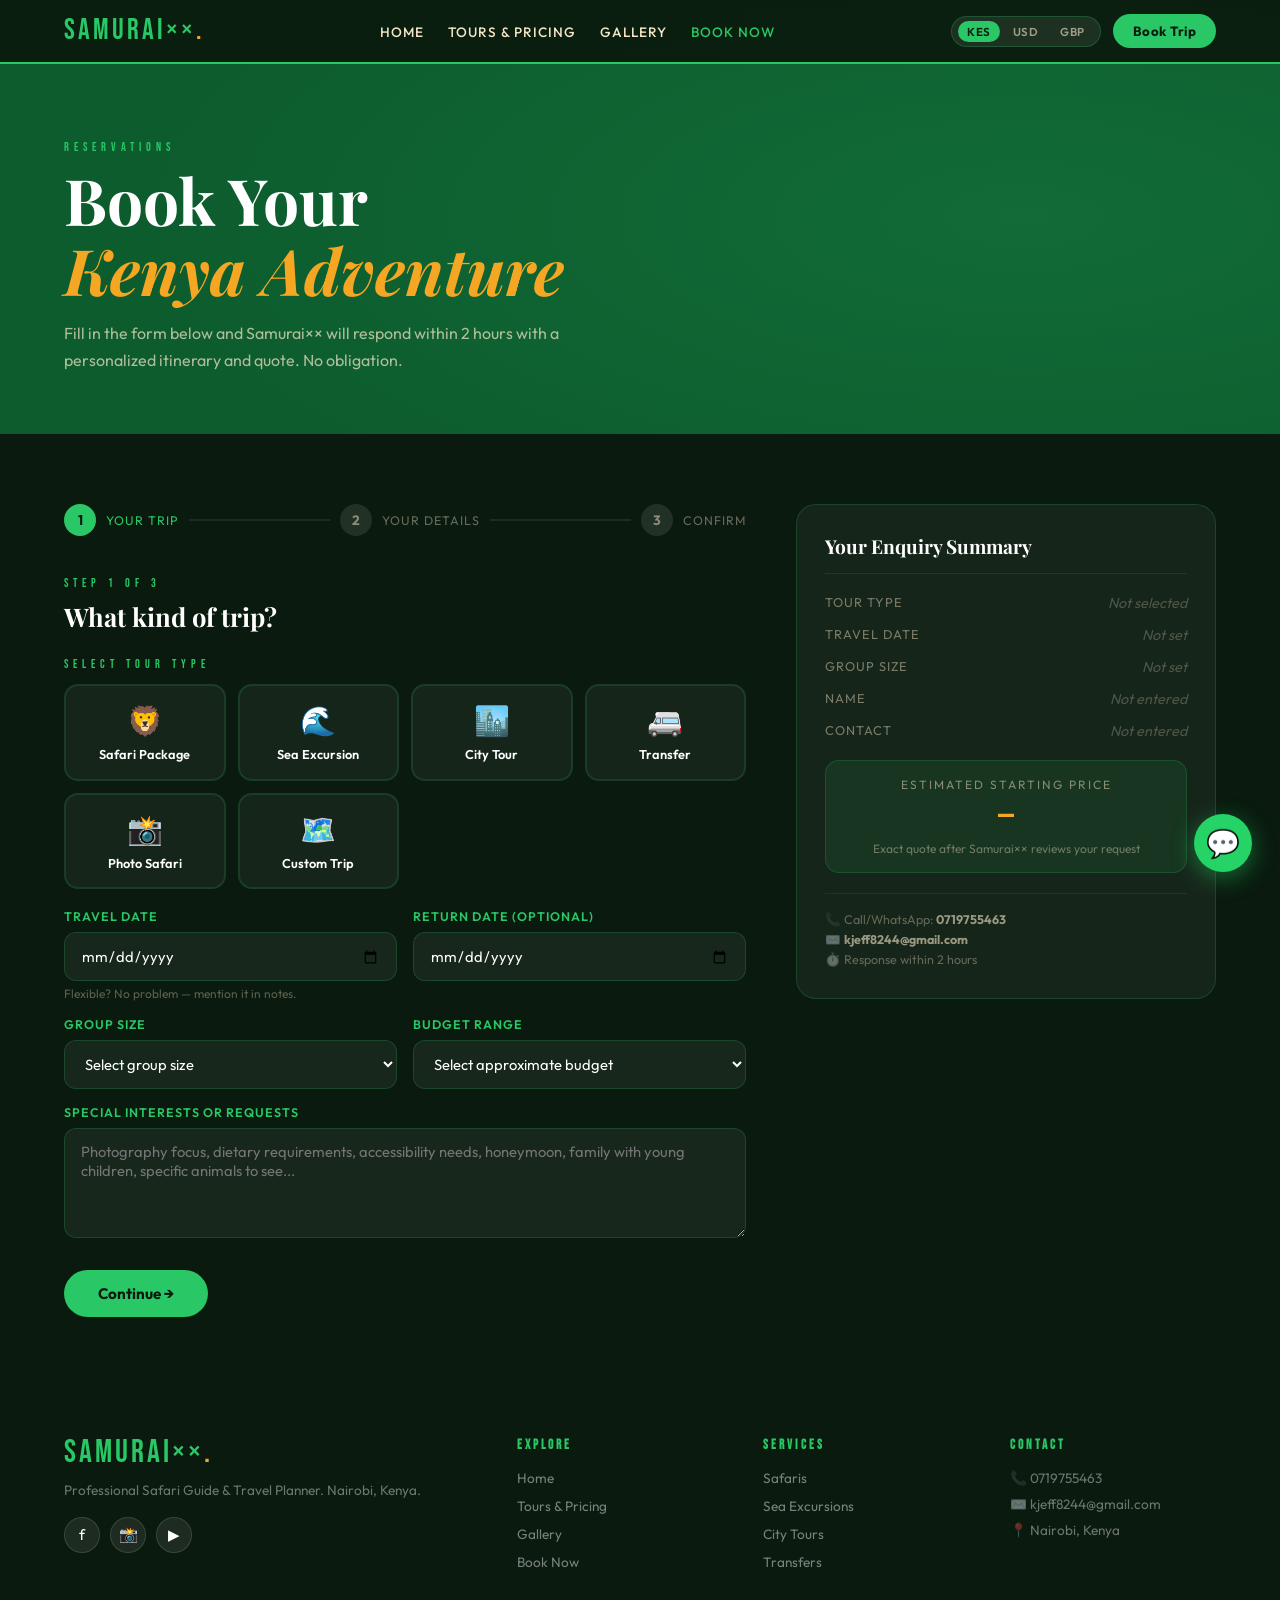
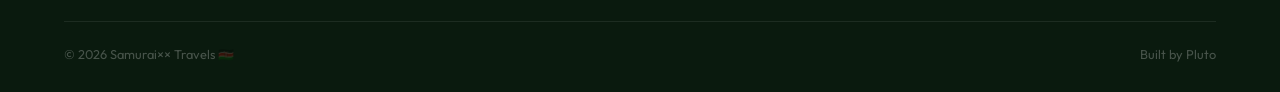
==== commit 4d3be91d: "name change" ====
--- a/booking.html
+++ b/booking.html
@@ -3,7 +3,7 @@
 <head>
 <meta charset="UTF-8">
 <meta name="viewport" content="width=device-width, initial-scale=1.0">
-<title>Book a Trip – Samuria Travels</title>
+<title>Book a Trip – Samurai×× Travels</title>
 <link rel="icon" href="assets/favicon.svg" type="image/svg+xml">
 <link rel="stylesheet" href="assets/shared.css">
 <style>
@@ -106,7 +106,7 @@
 <body>
 
 <nav>
-  <a href="index.html" class="nav-logo">SAMURIA<span>.</span></a>
+  <a href="index.html" class="nav-logo">SAMURAI××<span>.</span></a>
   <ul class="nav-links">
     <li><a href="index.html">Home</a></li>
     <li><a href="tours.html">Tours & Pricing</a></li>
@@ -132,7 +132,7 @@
   <div class="page-hero-content">
     <div class="section-label">Reservations</div>
     <h1>Book Your<br><em>Kenya Adventure</em></h1>
-    <p>Fill in the form below and Samuria will respond within 2 hours with a personalized itinerary and quote. No obligation.</p>
+    <p>Fill in the form below and Samurai×× will respond within 2 hours with a personalized itinerary and quote. No obligation.</p>
   </div>
 </div>
 
@@ -290,7 +290,7 @@
     <div class="form-panel" id="panel3">
       <div class="section-label" style="margin-bottom:8px;">Step 3 of 3</div>
       <h2 style="font-family:'Playfair Display',serif;color:var(--white);font-size:1.6rem;margin-bottom:8px;">Confirm & Send</h2>
-      <p style="color:rgba(245,230,200,.6);font-size:.9rem;margin-bottom:28px;">Review your enquiry below then hit send. Samuria responds within 2 hours on business days.</p>
+      <p style="color:rgba(245,230,200,.6);font-size:.9rem;margin-bottom:28px;">Review your enquiry below then hit send. Samurai×× responds within 2 hours on business days.</p>
 
       <div id="confirmSummary" style="background:rgba(255,255,255,.04);border:1px solid rgba(41,199,101,.15);border-radius:16px;padding:24px;margin-bottom:24px;"></div>
 
@@ -302,7 +302,7 @@
         </a>
         <a href="#" class="contact-method" id="sendEmail">
           <div class="cm-ico" style="background:rgba(0,180,216,.15);">✉️</div>
-          <div class="cm-text"><strong>Send via Email Form</strong><span>Submits to Samuria's inbox — response within 2 hours</span></div>
+          <div class="cm-text"><strong>Send via Email Form</strong><span>Submits to Samurai××'s inbox — response within 2 hours</span></div>
         </a>
       </div>
 
@@ -315,7 +315,7 @@
     <div class="success-state" id="successState">
       <div class="success-icon">🎉</div>
       <h2>Request Sent!</h2>
-      <p>Thank you! Samuria has received your booking enquiry and will be in touch within 2 hours via your preferred contact method.</p>
+      <p>Thank you! Samurai×× has received your booking enquiry and will be in touch within 2 hours via your preferred contact method.</p>
       <p style="font-size:.85rem;color:rgba(245,230,200,.4);">In the meantime, feel free to explore the gallery or check out our tour packages.</p>
       <div style="display:flex;gap:14px;justify-content:center;flex-wrap:wrap;margin-top:8px;">
         <a href="gallery.html" class="btn-primary">View Gallery</a>
@@ -335,11 +335,11 @@
     <div class="price-estimate">
       <div class="est-label">Estimated Starting Price</div>
       <div class="est-price" id="estPrice">—</div>
-      <div class="est-note">Exact quote after Samuria reviews your request</div>
+      <div class="est-note">Exact quote after Samurai×× reviews your request</div>
     </div>
     <div style="margin-top:20px;padding-top:16px;border-top:1px solid rgba(255,255,255,.06);">
       <div style="font-size:.78rem;color:rgba(245,230,200,.35);line-height:1.6;">
-        📞 Call/WhatsApp: <strong style="color:rgba(245,230,200,.6);">0702063163</strong><br>
+        📞 Call/WhatsApp: <strong style="color:rgba(245,230,200,.6);">0719755463</strong><br>
         ✉️ <strong style="color:rgba(245,230,200,.6);">kjeff8244@gmail.com</strong><br>
         ⏱️ Response within 2 hours
       </div>
@@ -349,15 +349,15 @@
 
 <footer class="site-footer">
   <div class="footer-grid">
-    <div class="footer-brand"><a href="index.html" class="nav-logo">SAMURIA<span>.</span></a><p>Professional Safari Guide & Travel Planner. Nairobi, Kenya.</p><div class="social-row"><a href="#" class="soc-btn">f</a><a href="#" class="soc-btn">📸</a><a href="#" class="soc-btn">▶</a></div></div>
+    <div class="footer-brand"><a href="index.html" class="nav-logo">SAMURAI××<span>.</span></a><p>Professional Safari Guide & Travel Planner. Nairobi, Kenya.</p><div class="social-row"><a href="#" class="soc-btn">f</a><a href="#" class="soc-btn">📸</a><a href="#" class="soc-btn">▶</a></div></div>
     <div class="footer-col"><h4>Explore</h4><a href="index.html">Home</a><a href="tours.html">Tours & Pricing</a><a href="gallery.html">Gallery</a><a href="booking.html">Book Now</a></div>
     <div class="footer-col"><h4>Services</h4><a href="tours.html">Safaris</a><a href="tours.html">Sea Excursions</a><a href="tours.html">City Tours</a><a href="tours.html">Transfers</a></div>
-    <div class="footer-col"><h4>Contact</h4><p>📞 0702063163</p><p>✉️ kjeff8244@gmail.com</p><p>📍 Nairobi, Kenya</p></div>
+    <div class="footer-col"><h4>Contact</h4><p>📞 0719755463</p><p>✉️ kjeff8244@gmail.com</p><p>📍 Nairobi, Kenya</p></div>
   </div>
-  <div class="footer-bottom"><p>© 2026 Samuria Travels 🇰🇪</p><p>Built by Pluto</p></div>
+  <div class="footer-bottom"><p>© 2026 Samurai×× Travels 🇰🇪</p><p>Built by Pluto</p></div>
 </footer>
 
-<a href="https://wa.me/254702063163" class="wa-float" target="_blank">💬</a>
+<a href="https://wa.me/254719755463" class="wa-float" target="_blank">💬</a>
 <script data-cfasync="false" src="/cdn-cgi/scripts/5c5dd728/cloudflare-static/email-decode.min.js"></script><script src="assets/shared.js"></script>
 <script>
 // ── State ──
@@ -484,8 +484,8 @@
 document.getElementById('sendWhatsApp').addEventListener('click', e => {
   e.preventDefault();
   const d = bookingData;
-  const msg = `Hello Samuria Travels! 👋\n\nI'd like to book a trip:\n\n*Tour:* ${d.tour}\n*Date:* ${d.date || 'Flexible'}\n*Group Size:* ${d.group || 'TBC'}\n*Budget:* ${d.budget || 'TBC'}\n*Name:* ${d.name}\n*Email:* ${d.email}\n*Nationality:* ${d.nationality || 'N/A'}\n\n*Notes:* ${d.interests || 'None'}\n\nPlease send me a quote. Thank you!`;
-  const url = `https://wa.me/254702063163?text=${encodeURIComponent(msg)}`;
+  const msg = `Hello Samurai×× Travels! 👋\n\nI'd like to book a trip:\n\n*Tour:* ${d.tour}\n*Date:* ${d.date || 'Flexible'}\n*Group Size:* ${d.group || 'TBC'}\n*Budget:* ${d.budget || 'TBC'}\n*Name:* ${d.name}\n*Email:* ${d.email}\n*Nationality:* ${d.nationality || 'N/A'}\n\n*Notes:* ${d.interests || 'None'}\n\nPlease send me a quote. Thank you!`;
+  const url = `https://wa.me/254719755463?text=${encodeURIComponent(msg)}`;
   window.open(url, '_blank');
   showSuccess();
 });
--- a/assets/shared.css
+++ b/assets/shared.css
@@ -1,4 +1,4 @@
-/* ── SAMURIA TRAVELS – SHARED STYLES ── */
+/* ── SAMURAI×× TRAVELS – SHARED STYLES ── */
 @import url('https://fonts.googleapis.com/css2?family=Playfair+Display:ital,wght@0,700;0,900;1,700&family=Outfit:wght@300;400;500;600;700&family=Bebas+Neue&display=swap');
 
 :root {
